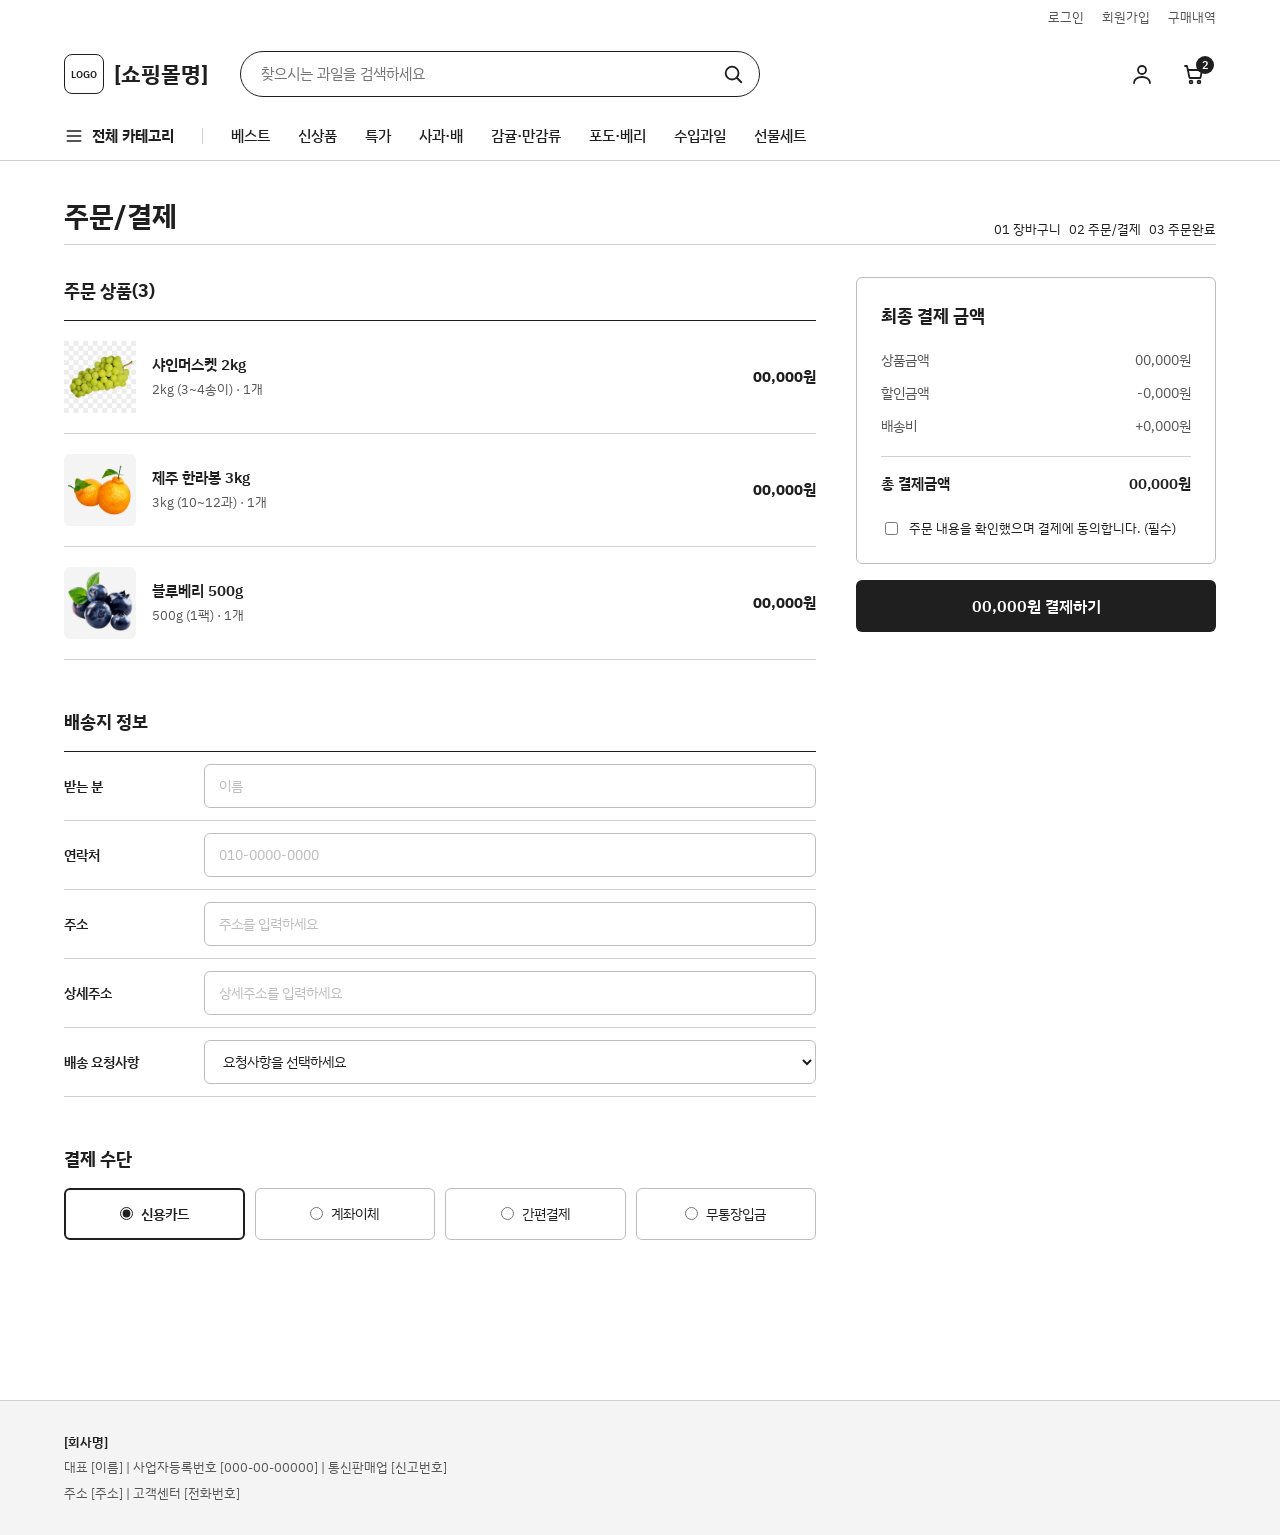
==== buy.html @ 5aa742c1 "첫 커밋 과일 판매 페이지 ver1.1" ====
<!DOCTYPE html>
<html lang="ko">

<head>
    <meta charset="UTF-8">
    <meta name="viewport" content="width=device-width, initial-scale=1.0">
    <title>페이지 제목 | [쇼핑몰명]</title>
    <link rel="stylesheet" href="css/common.css">
    <!-- 페이지 전용 css는 common.css 아래에 -->
    <link rel="stylesheet" href="css/main1.css">
</head>

<body>
    <div class="container">

        <!-- ===== 공통 헤더 시작 ===== -->
        <header class="header">
            <div class="inner header-util">
                <a href="index1.html">로그인</a>
                <a href="signup.html">회원가입</a>
                <a href="order-history.html">구매내역</a>
            </div>

            <div class="inner header-main">
                <a href="index.html" class="logo">
                    <span class="logo-mark">LOGO</span>
                    <span class="logo-text">[쇼핑몰명]</span>
                </a>

                <form class="search" action="list.html" method="get" role="search">
                    <label for="search-q" class="sr-only">상품 검색</label>
                    <input id="search-q" type="search" name="q" placeholder="찾으시는 과일을 검색하세요">
                    <button type="submit" aria-label="검색">
                        <svg width="22" height="22" viewBox="0 0 24 24" fill="none" stroke="currentColor"
                            stroke-width="2" stroke-linecap="round" aria-hidden="true">
                            <circle cx="11" cy="11" r="7" />
                            <line x1="21" y1="21" x2="16.65" y2="16.65" />
                        </svg>
                    </button>
                </form>

                <div class="header-icons">
                    <a href="order-history.html" class="icon-btn" aria-label="마이페이지">
                        <svg width="24" height="24" viewBox="0 0 24 24" fill="none" stroke="currentColor"
                            stroke-width="1.8" stroke-linecap="round" aria-hidden="true">
                            <circle cx="12" cy="8" r="4" />
                            <path d="M4 21c0-4 4-6 8-6s8 2 8 6" />
                        </svg>
                    </a>
                    <a href="cart.html" class="icon-btn" aria-label="장바구니">
                        <svg width="24" height="24" viewBox="0 0 24 24" fill="none" stroke="currentColor"
                            stroke-width="1.8" stroke-linecap="round" stroke-linejoin="round" aria-hidden="true">
                            <path d="M3 4h2l2.4 11.2a1 1 0 0 0 1 .8h9.2a1 1 0 0 0 1-.8L20 8H6.2" />
                            <circle cx="9" cy="20" r="1.4" />
                            <circle cx="17" cy="20" r="1.4" />
                        </svg>
                        <span class="icon-badge">2</span>
                    </a>
                </div>
            </div>

            <nav class="inner gnb" aria-label="카테고리 메뉴">
                <a href="list.html" class="gnb-all">
                    <svg width="20" height="20" viewBox="0 0 24 24" fill="none" stroke="currentColor" stroke-width="2"
                        stroke-linecap="round" aria-hidden="true">
                        <line x1="4" y1="6" x2="20" y2="6" />
                        <line x1="4" y1="12" x2="20" y2="12" />
                        <line x1="4" y1="18" x2="20" y2="18" />
                    </svg>
                    전체 카테고리
                </a>
                <span class="gnb-divider" aria-hidden="true"></span>
                <a href="list.html">베스트</a>
                <a href="list.html">신상품</a>
                <a href="list.html">특가</a>
                <a href="list.html">사과·배</a>
                <a href="list.html">감귤·만감류</a>
                <a href="list.html">포도·베리</a>
                <a href="list.html">수입과일</a>
                <a href="list.html">선물세트</a>
            </nav>
        </header>
        <!-- ===== 공통 헤더 끝 ===== -->

        <main>
            <div class="inner">
                <!-- 여기에 페이지별 내용 -->
                <div class="order-container">
                    <div class="page-header">
                        <h2 class="page-title">주문/결제</h2>
                        <div class="buy-nav-var">
                            <ul class="buy-nav-list">
                                <li>01 장바구니</li>
                                <li id="buy-nav-list-statement">02 주문/결제</li>
                                <li>03 주문완료</li>
                            </ul>
                        </div>
                    </div> <!-- .page-header 끝 -->
                    <div class="order-content-wrap">
                        <section class="left-section">
                            <h4 class="section-title">주문 상품(3)</h4>
                            <ul class="product-list">
                                <li class="product-item">
                                    <div class="product-img"><img src="images/image1.jpg"></div>
                                    <div class="product-info">
                                        <p class="product-name">샤인머스켓 2kg</p>
                                        <p class="product-detail">2kg (3~4송이) · 1개</p>
                                    </div>
                                    <div class="product-price">00,000원</div>
                                </li>
                                <li class="product-item">
                                    <div class="product-img"><img src="images/image2.webp"></div>
                                    <div class="product-info">
                                        <p class="product-name">제주 한라봉 3kg</p>
                                        <p class="product-detail">3kg (10~12과) · 1개</p>
                                    </div>
                                    <div class="product-price">00,000원</div>
                                </li>
                                <li class="product-item">
                                    <div class="product-img"><img src="images/image3.png"></div>
                                    <div class="product-info">
                                        <p class="product-name">블루베리 500g</p>
                                        <p class="product-detail">500g (1팩) · 1개</p>
                                    </div>
                                    <div class="product-price">00,000원</div>
                                </li>
                            </ul>

                            <h4 class="section-title">배송지 정보</h4>
                            <div class="adress-form">
                                <div class="form-group">
                                    <span class="form-label">받는 분</span>
                                    <input type="text" placeholder="이름">
                                </div>
                                <div class="form-group">
                                    <span class="form-label">연락처</span>
                                    <input type="text" placeholder="010-0000-0000">
                                </div>
                                <div class="form-group">
                                    <span class="form-label">주소</span>
                                    <input type="text" placeholder="주소를 입력하세요">
                                </div>
                                <div class="form-group">
                                    <span class="form-label">상세주소</span>
                                    <input type="text" placeholder="상세주소를 입력하세요">
                                </div>
                                <div class="form-group">
                                    <span class="form-label">배송 요청사항</span>
                                    <select>
                                        <option value="">요청사항을 선택하세요</option>
                                        <option value="1">문 앞에 놓아주세요</option>
                                        <option value="2">배송 전 연락 바랍니다</option>
                                    </select>
                                </div>
                            </div>

                            <h4 class="section-title">결제 수단</h4>
                            <div class="payment-list">
                                <label class="method-label">
                                    <input type="radio" name="payment" checked> 신용카드
                                </label>
                                <label class="method-label">
                                    <input type="radio" name="payment"> 계좌이체
                                </label>
                                <label class="method-label">
                                    <input type="radio" name="payment"> 간편결제
                                </label>
                                <label class="method-label">
                                    <input type="radio" name="payment"> 무통장입금
                                </label>
                            </div>

                        </section>

                        <aside class="right-section">
                            <div class="sticky-panel">
                                <h4 class="panel-title">최종 결제 금액</h4>
                                <div class="price-row">
                                    <span>상품금액</span>
                                    <span>00,000원</span>
                                </div>
                                <div class="price-row">
                                    <span>할인금액</span>
                                    <span>-0,000원</span>
                                </div>
                                <div class="price-row">
                                    <span>배송비</span>
                                    <span>+0,000원</span>
                                </div>
                                <div class="price-total">
                                    <span>총 결제금액</span>
                                    <span>00,000원</span>
                                </div>

                                <div class="agree-box">
                                    <input type="checkbox" id="agree">
                                    <label id="agree">주문 내용을 확인했으며 결제에 동의합니다. (필수)</label>
                                </div>
                            </div>

                            <div class="buy-button">00,000원 결제하기</div>
                        </aside>
                    </div>
                </div> <!--order-container-->

            </div> <!-- inner-->
        </main>

        <!-- ===== 공통 푸터 시작 ===== -->
        <footer class="footer">
            <div class="inner footer-info">
                <p class="footer-company">[회사명]</p>
                <p>대표 [이름] | 사업자등록번호 [000-00-00000] | 통신판매업 [신고번호]</p>
                <p>주소 [주소] | 고객센터 [전화번호]</p>
            </div>
        </footer>
        <!-- ===== 공통 푸터 끝 ===== -->
    </div>
</body>

</html>
---- css/common.css ----
@charset "UTF-8";
@import url("https://fonts.googleapis.com/css2?family=IBM+Plex+Sans+KR:wght@400;500;600;700&display=swap");

/* =========================================================
   common.css — 모든 페이지 공통 (변수 · 리셋 · 레이아웃 · 헤더 · 푸터)
   페이지별 스타일은 각 페이지 css 파일에 따로 작성
   ========================================================= */

/* ---------- 1. 변수 ---------- */
:root {
    --color-ink: #1f1f1f;
    /* 기본 글자, 주 버튼 */
    --color-sub: #555555;
    /* 보조 글자 */
    --color-line: #d0d0d0;
    /* 구분선 */
    --color-line-strong: #bdbdbd;
    /* 입력칸 테두리 */
    --color-bg: #ffffff;
    --color-bg-soft: #f4f4f4;
    /* 푸터, 박스 배경 */

    --font-base: "IBM Plex Sans KR", "Apple SD Gothic Neo", "Malgun Gothic", sans-serif;

    --content-width: 1200px;
    --gutter: 24px;
    --radius: 6px;
}

/* ---------- 2. 리셋 ---------- */
*,
*::before,
*::after {
    box-sizing: border-box;
}

body {
    margin: 0;
    font-family: var(--font-base);
    font-size: 15px;
    line-height: 1.5;
    color: var(--color-ink);
    background: var(--color-bg);
}

h1,
h2,
h3,
h4,
p,
ul,
ol,
dl,
dd,
figure {
    margin: 0;
}

ul,
ol {
    padding: 0;
    list-style: none;
}

a {
    color: inherit;
    text-decoration: none;
}

img {
    display: block;
    max-width: 100%;
}

button,
input,
select,
textarea {
    font: inherit;
    color: inherit;
}

:focus-visible {
    outline: 2px solid var(--color-ink);
    outline-offset: 2px;
}

/* 화면에는 안 보이고 스크린리더만 읽는 텍스트 */
.sr-only {
    position: absolute;
    width: 1px;
    height: 1px;
    overflow: hidden;
    clip: rect(0 0 0 0);
    white-space: nowrap;
}

/* ---------- 3. 레이아웃 ---------- */
.inner {
    max-width: var(--content-width);
    margin: 0 auto;
    padding: 0 var(--gutter);
}

/* 푸터를 항상 화면 아래에 붙이기 위한 구조 */
.container {
    display: flex;
    flex-direction: column;
    min-height: 100vh;
}

.container>main {
    flex-grow: 1;
}

/* ---------- 4. 헤더 ---------- */
.header {
    border-bottom: 1px solid var(--color-line);
    background: var(--color-bg);
}

/* 4-1. 상단 유틸 메뉴 (로그인 · 회원가입 · 구매내역) */
.header-util {
    display: flex;
    justify-content: flex-end;
    align-items: center;
    gap: 18px;
    height: 36px;
    font-size: 13px;
}

.header-util a {
    color: var(--color-sub);
}

.header-util a:hover {
    color: var(--color-ink);
}

/* 4-2. 로고 · 검색 · 아이콘 줄 */
.header-main {
    display: flex;
    flex-wrap: wrap;
    align-items: center;
    gap: 24px 32px;
    min-height: 76px;
}

.logo {
    display: flex;
    align-items: center;
    gap: 10px;
}

.logo-mark {
    display: flex;
    align-items: center;
    justify-content: center;
    width: 40px;
    height: 40px;
    border: 1.5px solid var(--color-ink);
    border-radius: 8px;
    font-size: 10px;
    font-weight: 600;
}

.logo-text {
    font-size: 22px;
    font-weight: 700;
}

/* 검색: form(action="list.html")으로 감싸면 JS 없이 이동 */
.search {
    display: flex;
    flex-grow: 1;
    min-width: 220px;
    max-width: 520px;
    height: 46px;
    border: 1.5px solid var(--color-ink);
    border-radius: 23px;
    overflow: hidden;
}

.search input {
    flex-grow: 1;
    min-width: 0;
    padding: 0 20px;
    border: 0;
    background: transparent;
    font-size: 15px;
    outline-offset: -3px;
}

.search button {
    display: flex;
    align-items: center;
    justify-content: center;
    width: 52px;
    border: 0;
    background: transparent;
    cursor: pointer;
}

/* 마이페이지 · 장바구니 아이콘 */
.header-icons {
    display: flex;
    gap: 8px;
    margin-left: auto;
}

.icon-btn {
    position: relative;
    display: flex;
    align-items: center;
    justify-content: center;
    width: 44px;
    height: 44px;
}

.icon-badge {
    position: absolute;
    top: 4px;
    right: 2px;
    display: flex;
    align-items: center;
    justify-content: center;
    min-width: 18px;
    height: 18px;
    padding: 0 4px;
    border-radius: 9px;
    background: var(--color-ink);
    color: #ffffff;
    font-size: 11px;
    font-weight: 600;
}

/* 4-3. 카테고리 메뉴 (GNB) */
.gnb {
    display: flex;
    align-items: center;
    gap: 28px;
    height: 48px;
    font-size: 15px;
    font-weight: 500;
    white-space: nowrap;
    overflow-x: auto;
}

.gnb-all {
    display: flex;
    align-items: center;
    gap: 8px;
    font-weight: 700;
}

.gnb-divider {
    flex-shrink: 0;
    width: 1px;
    height: 16px;
    background: var(--color-line);
}

.gnb a:hover,
.gnb a[aria-current="page"] {
    text-decoration: underline;
    text-underline-offset: 6px;
}

/* ---------- 5. 푸터 ---------- */
.footer {
    margin-top: 80px;
    padding: 32px 0;
    border-top: 1px solid var(--color-line);
    background: var(--color-bg-soft);
    font-size: 13px;
    color: var(--color-sub);
}

.footer-info {
    display: flex;
    flex-direction: column;
    gap: 6px;
}

.footer-company {
    font-weight: 600;
    color: var(--color-ink);
}

/* ---------- 6. 모바일 ---------- */
@media (max-width: 768px) {
    .header-main {
        padding-top: 12px;
        padding-bottom: 12px;
    }

    .search {
        order: 3;
        /* 로고·아이콘 아래 한 줄로 */
        max-width: none;
        flex-basis: 100%;
    }

    .gnb {
        gap: 20px;
    }
}
---- css/main1.css ----
@charset "UTF-8";

/* =========================================================
   main.css 
   ========================================================= */

.order-container {
    display: flex;
    flex-direction: column;
    width: 100%;
    margin-top: 40px;
    margin-bottom: 80px;
}

.order-content-wrap {
    display: flex;
    align-items: flex-start;
    gap: 40px;
    width: 100%;
}

.left-section {
    flex: 1;
    min-width: 0;
}

.right-section {
    position: sticky;
    top: 40px;
    width: 360px;
    flex-shrink: 0;
}

/* ---------- 2. 헤더 및 네비게이션 (오른쪽 사이드바 위로 전체 확장) ---------- */
.page-header {
    display: flex !important;
    justify-content: space-between !important;
    align-items: flex-end !important;
    width: 100% !important;
    /* 전체 너비 100% 사용 */
    margin-bottom: 32px;
    padding-bottom: 12px;
    border-bottom: 1px solid var(--color-line);
    /* 우측 끝까지 이어지는 가로 실선 */
}

.page-title {
    font-size: 28px;
    font-weight: 700;
    line-height: 1.1;
    color: var(--color-ink);
}

.buy-nav-var {
    display: flex;
    align-items: center;
}

.buy-nav-list {
    display: flex !important;
    flex-direction: row !important;
    align-items: center !important;
    gap: 8px;
    font-size: 13px;
    list-style: none;
    padding: 0;
    margin: 0;
    line-height: 1;
    margin-bottom: -4px;
}

.buy-nav-list .nav-item {
    color: #bdbdbd;
    font-weight: 400;
}

.buy-nav-list .nav-item.active {
    color: var(--color-ink);
    font-weight: 700;
}

.buy-nav-list .nav-arrow {
    font-size: 11px;
    color: #bdbdbd;
}

/* 섹션 타이틀 공통 */
.section-title {
    font-size: 18px;
    font-weight: 700;
    margin: 48px 0 16px;
    color: var(--color-ink);
}

.left-section>.section-title:first-of-type {
    margin-top: 0;
}

/* ---------- 3. 주문 상품 리스트 ---------- */
.product-list {
    border-top: 1px solid var(--color-ink);
}

.product-item {
    display: flex;
    align-items: center;
    padding: 20px 0;
    border-bottom: 1px solid var(--color-line);
}

.product-img {
    display: flex;
    align-items: center;
    justify-content: center;
    width: 72px;
    height: 72px;
    background-color: var(--color-bg-soft);
    border-radius: var(--radius);
    font-size: 11px;
    color: var(--color-line-strong);
    margin-right: 16px;
    flex-shrink: 0;
}

.product-info {
    flex-grow: 1;
}

.product-name {
    font-size: 15px;
    font-weight: 600;
    margin-bottom: 4px;
}

.product-detail {
    font-size: 13px;
    color: var(--color-sub);
}

.product-price {
    font-size: 15px;
    font-weight: 700;
}

/* ---------- 4. 배송지 정보 폼 ---------- */
.adress-form {
    border-top: 1px solid var(--color-ink);
}

.form-group {
    display: flex;
    align-items: center;
    padding: 12px 0;
    border-bottom: 1px solid var(--color-line);
}

.form-label {
    width: 140px;
    font-size: 14px;
    font-weight: 600;
    color: var(--color-ink);
}

.form-group input[type="text"],
.form-group select {
    flex-grow: 1;
    height: 44px;
    padding: 0 14px;
    border: 1px solid var(--color-line-strong);
    border-radius: var(--radius);
    font-size: 14px;
    background-color: var(--color-bg);
}

.form-group input[type="text"]::placeholder {
    color: var(--color-line-strong);
}

.form-group input[type="text"]:focus,
.form-group select:focus {
    border-color: var(--color-ink);
    outline: none;
}

/* ---------- 5. 결제 수단 선택 ---------- */
.payment-list {
    display: grid;
    grid-template-columns: repeat(4, 1fr);
    gap: 10px;
}

.method-label {
    display: flex;
    align-items: center;
    justify-content: center;
    gap: 8px;
    height: 52px;
    border: 1px solid var(--color-line-strong);
    border-radius: var(--radius);
    cursor: pointer;
    font-size: 14px;
    background: var(--color-bg);
}

.method-label input[type="radio"] {
    margin: 0;
    accent-color: var(--color-ink);
}


.method-label:has(input:checked) {
    border: 2px solid var(--color-ink);
    font-weight: 600;
}

/* ---------- 6. 우측 최종 결제 박스 (Sticky) ---------- */
.sticky-panel {
    border: 1px solid var(--color-line-strong);
    border-radius: var(--radius);
    padding: 24px;
    background-color: var(--color-bg);
}

.panel-title {
    font-size: 18px;
    font-weight: 700;
    margin-bottom: 20px;
    color: var(--color-ink);
}

.price-row {
    display: flex;
    justify-content: space-between;
    font-size: 14px;
    color: var(--color-sub);
    margin-bottom: 12px;
}

.price-row .discount {
    color: #e53935;
}

.price-total {
    display: flex;
    justify-content: space-between;
    align-items: center;
    margin-top: 20px;
    padding-top: 16px;
    border-top: 1px solid var(--color-line);
    color: var(--color-ink);
}

.price-total span {
    font-weight: 600;
}

.price-total strong {
    font-size: 22px;
    font-weight: 700;
}

/* 동의 체크박스 */
.agree-box {
    display: flex;
    align-items: flex-start;
    gap: 8px;
    margin-top: 24px;
    font-size: 13px;
    color: var(--color-ink);
}

.agree-box input[type="checkbox"] {
    margin-top: 3px;
    accent-color: var(--color-ink);
}

/* 결제 버튼 */
.buy-button {
    display: flex;
    align-items: center;
    justify-content: center;
    width: 100%;
    height: 52px;
    margin-top: 16px;
    background-color: var(--color-ink);
    color: #ffffff;
    border: 0;
    border-radius: var(--radius);
    font-size: 16px;
    font-weight: 600;
    cursor: pointer;
}

.buy-button:hover {
    opacity: 0.9;
}

/* ---------- 7. 태블릿 / 모바일 반응형 처리 ---------- */
@media (max-width: 1024px) {
    .order-content-wrap {
        flex-direction: column;
        gap: 40px;
    }

    .right-section {
        width: 100%;
        position: static;
    }
}
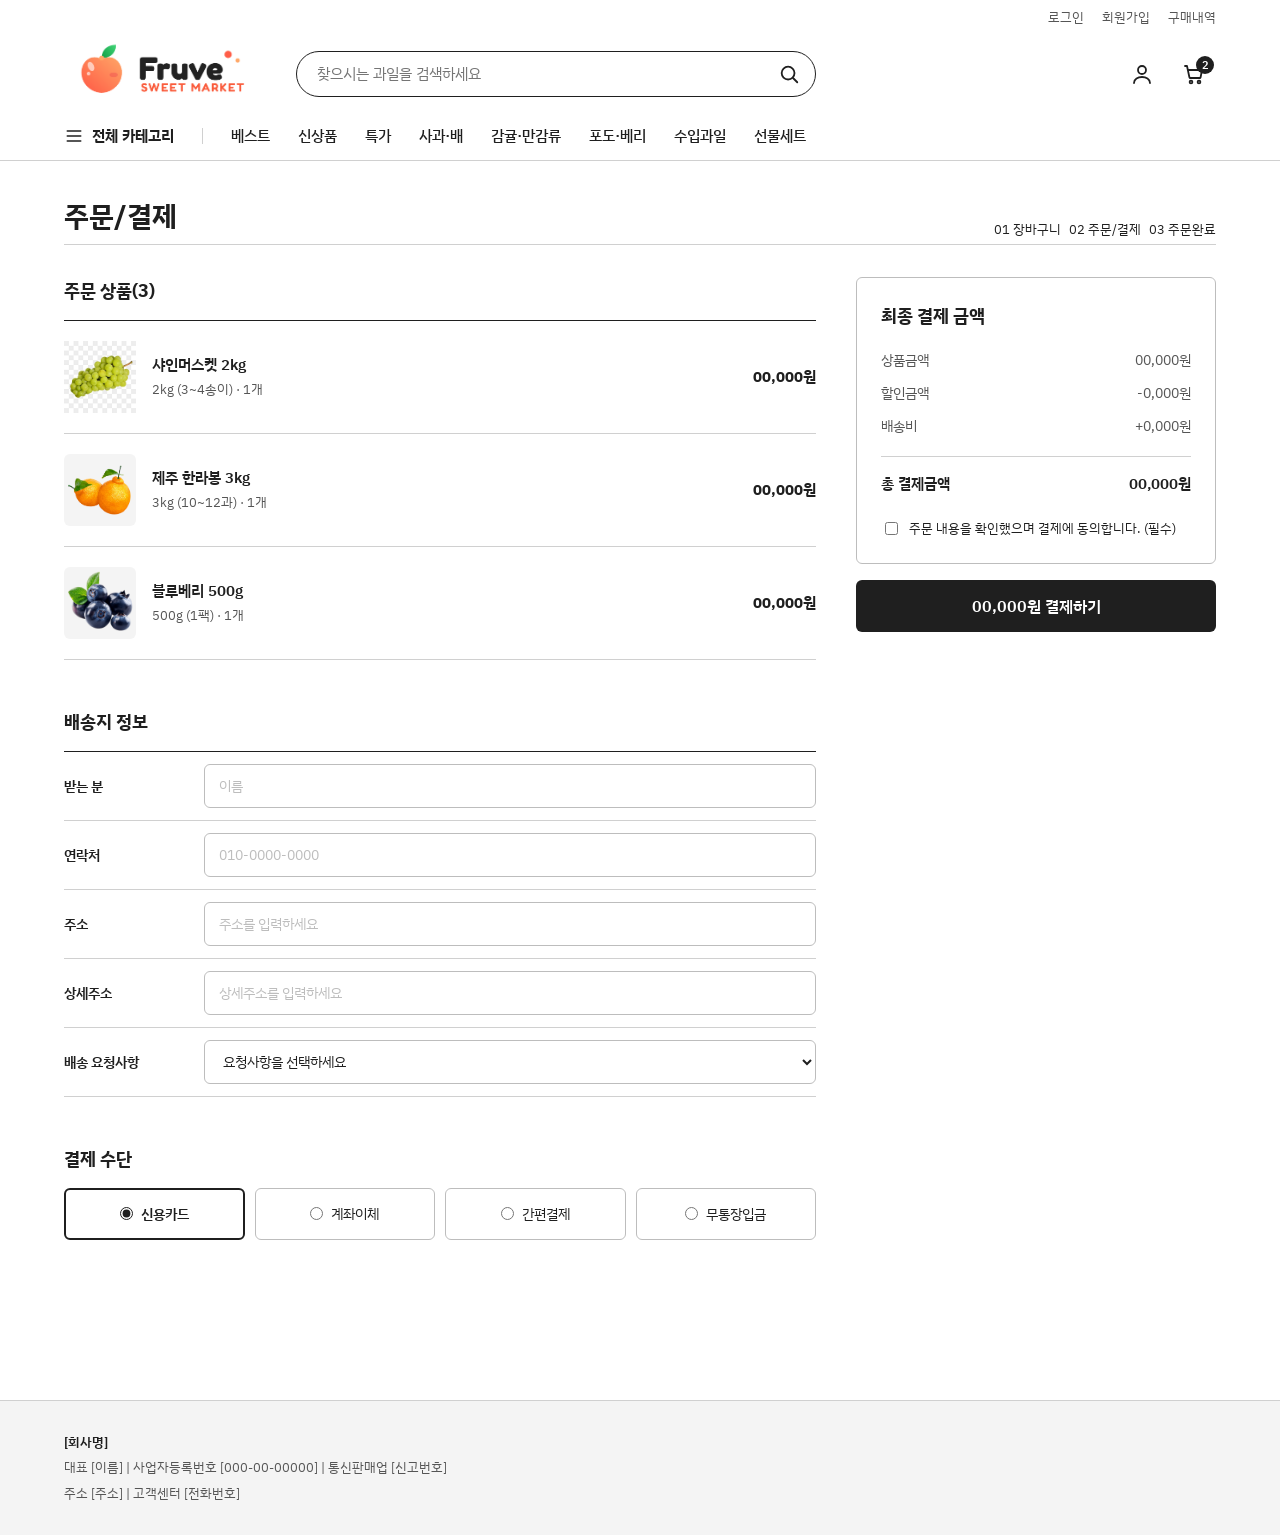
==== commit 5dfcf94e: "회원가입 추가 커밋 ver1.1" ====
--- a/buy.html
+++ b/buy.html
@@ -16,15 +16,14 @@
         <!-- ===== 공통 헤더 시작 ===== -->
         <header class="header">
             <div class="inner header-util">
-                <a href="index1.html">로그인</a>
+                <a href="login.html">로그인</a>
                 <a href="signup.html">회원가입</a>
                 <a href="order-history.html">구매내역</a>
             </div>
 
             <div class="inner header-main">
                 <a href="index.html" class="logo">
-                    <span class="logo-mark">LOGO</span>
-                    <span class="logo-text">[쇼핑몰명]</span>
+                    <img src="images/logo.png">
                 </a>
 
                 <form class="search" action="list.html" method="get" role="search">
--- a/css/common.css
+++ b/css/common.css
@@ -150,6 +150,7 @@
     display: flex;
     align-items: center;
     gap: 10px;
+    width: 200px;
 }
 
 .logo-mark {
